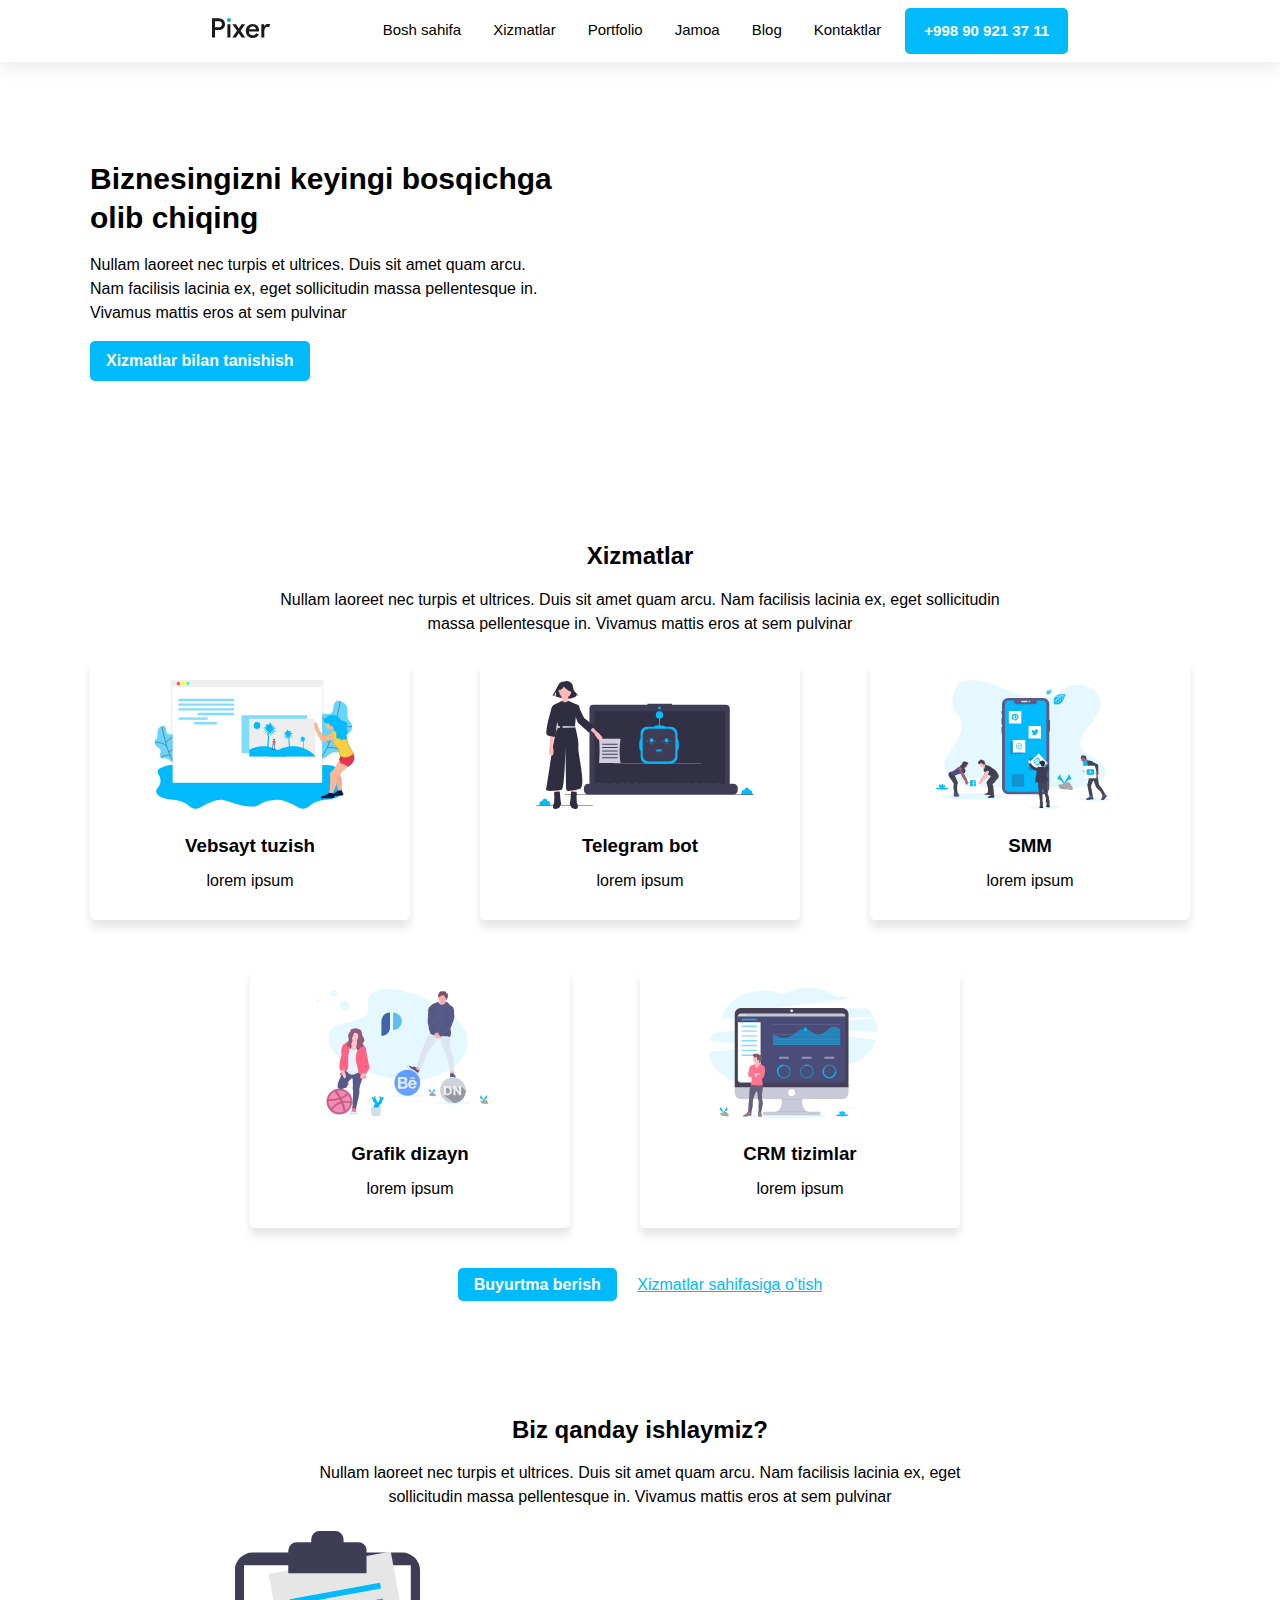
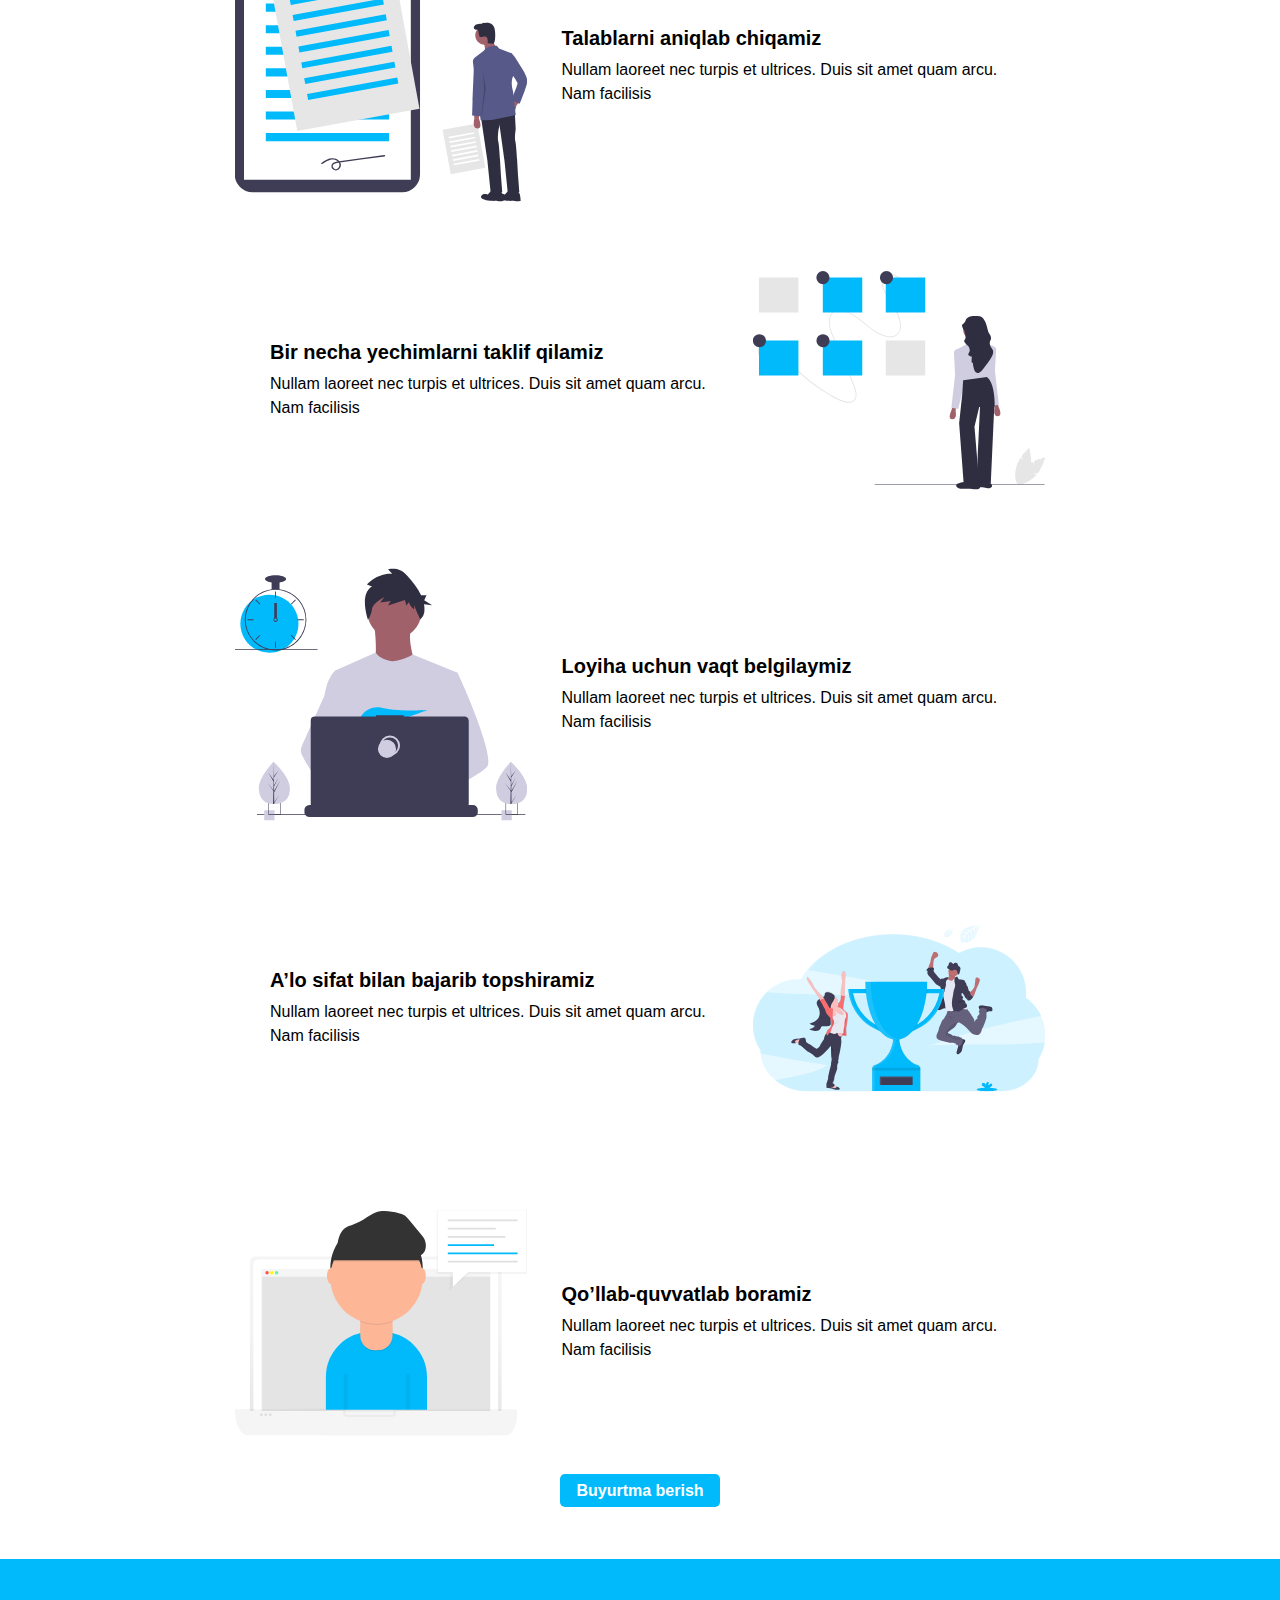
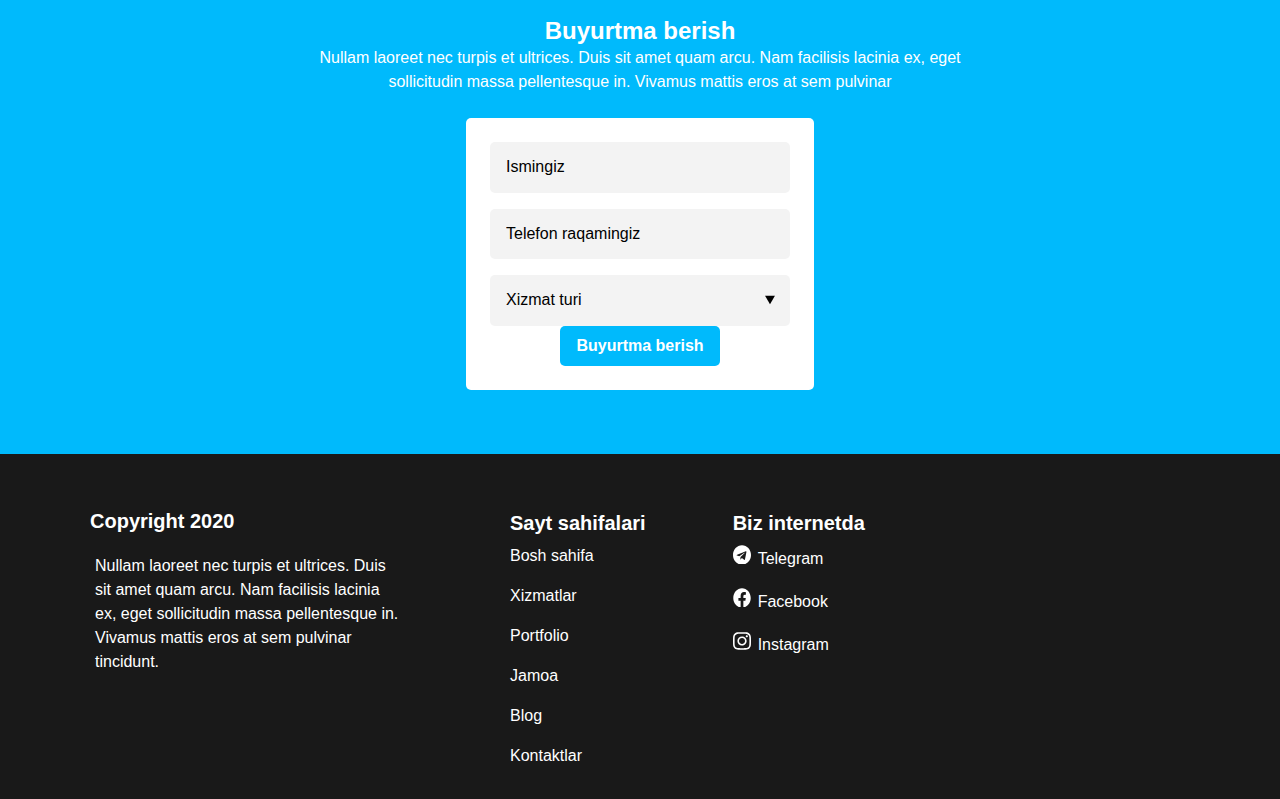
==== index.html @ 974fd5f9 "new" ====
<!DOCTYPE html>
<html lang="en">
<head>
    <meta charset="UTF-8">
    <meta http-equiv="X-UA-Compatible" content="IE=edge">
    <meta name="viewport" content="width=device-width, initial-scale=1.0">
    <title>Pixer</title>
    <!-- <link rel="stylesheet" href="css/normalize.css"> -->
    <!-- <link rel="stylesheet" href="css/main.css"> -->
    <link rel="stylesheet" href="css/main.min.css">
</head>
<body>
    <header>
        <div>
            <!-- Navbar -->
            <div class="navbar">
                <a class="logo" href="index.html">
                    <img src="images/pixer-logo.svg" alt="site logo">
                </a>
                <ul class="navbar-list">
                    <li><a href="index.html">Bosh sahifa</a></li>
                    <li><a href="services.html">Xizmatlar</a></li>
                    <li><a href="portfolio.html">Portfolio</a></li>
                    <li><a href="team.html">Jamoa</a></li>
                    <li><a href="blog.html">Blog</a></li>
                    <li><a href="contacts.html">Kontaktlar</a></li>
                </ul><a class="btn-nav" href="tel:+998909213711">+998 90 921 37 11</a>
            </div>
        </div>
    </header>
    <section>
        <div class="container">
            <!--  Main -->
            <div class="main">
                <div class="main-text">
                    <h1>Biznesingizni keyingi bosqichga
                        olib chiqing
                    </h1>
                    <p>Nullam laoreet nec turpis et ultrices. Duis sit amet quam arcu. Nam facilisis lacinia ex, eget
                        sollicitudin massa pellentesque in. Vivamus mattis eros at sem pulvinar</p>
                    <a href="#">Xizmatlar bilan tanishish
                    </a>
                </div>
                <div class="main-vedio">
                    <iframe class="main-vedio-border" width="458" height="258"
                        src="https://www.youtube.com/embed/6_pru8U2RmM"
                        title="The whole working-from-home thing — Apple"
                        allow="accelerometer; autoplay; clipboard-write; encrypted-media; gyroscope; picture-in-picture"
                        allowfullscreen></iframe>
                </div>
            </div>
            <!-- Services -->
            <div class="services">
                <h2>Xizmatlar</h2>
                <p class="services-text">Nullam laoreet nec turpis et ultrices. Duis sit amet quam arcu. Nam facilisis
                    lacinia ex, eget
                    sollicitudin massa pellentesque in. Vivamus mattis eros at sem pulvinar</p>
                <ul class="services-list">
                    <li><a href="website.html">
                            <h3>Vebsayt tuzish </h3>
                            <p>lorem ipsum</p>
                        </a>
                    </li>
                    <li><a href="telegrambot.html">
                            <h3>Telegram bot</h3>
                            <p>lorem ipsum</p>
                        </a>
                    </li>
                    <li><a href="smm.html">
                            <h3>SMM</h3>
                            <p>lorem ipsum</p>
                        </a>
                    </li>
                    <li><a href="design.html">
                            <h3>Grafik dizayn</h3>
                            <p>lorem ipsum</p>
                        </a>
                    </li>
                    <li><a href="crm.html">
                            <h3>CRM tizimlar</h3>
                            <p>lorem ipsum</p>
                        </a>
                    </li>
                </ul>
                <a class="services-btn" href="#">Buyurtma berish</a>
                <a class="services-link" href="#">Xizmatlar sahifasiga o’tish</a>
            </div>
            <!-- How we work -->
            <div class="thework">
                <h2>Biz qanday ishlaymiz?</h2>
                <div class="thework-text">
                    <p>Nullam laoreet nec turpis et ultrices. Duis sit amet quam arcu. Nam facilisis lacinia ex, eget
                        sollicitudin massa pellentesque in. Vivamus mattis eros at sem pulvinar</p>
                </div>
                <ol class="thework-list">
                    <li>
                        <div class="thework-box">
                            <h3>Talablarni aniqlab chiqamiz</h3>
                            <p>Nullam laoreet nec turpis et ultrices. Duis sit amet quam arcu. Nam facilisis</p>
                        </div>
                    </li>
                    <li>
                        <div class="thework-box">
                            <h3>Bir necha yechimlarni taklif qilamiz</h3>
                            <p>Nullam laoreet nec turpis et ultrices. Duis sit amet quam arcu. Nam facilisis</p>
                        </div>
                    </li>
                    <li>
                        <div class="thework-box">
                            <h3>Loyiha uchun vaqt belgilaymiz</h3>
                            <p>Nullam laoreet nec turpis et ultrices. Duis sit amet quam arcu. Nam facilisis</p>
                        </div>
                    </li>
                    <li>
                        <div class="thework-box">
                            <h3>A’lo sifat bilan bajarib topshiramiz</h3>
                            <p>Nullam laoreet nec turpis et ultrices. Duis sit amet quam arcu. Nam facilisis</p>
                        </div>
                    </li>
                    <li>
                        <div class="thework-box">
                            <h3>Qo’llab-quvvatlab boramiz</h3>
                            <p>Nullam laoreet nec turpis et ultrices. Duis sit amet quam arcu. Nam facilisis</p>
                        </div>
                    </li>
                </ol>
                <div class="thework-btn"><a  href="#">Buyurtma berish</a></div>
            </div>
        </div>
        <!-- How do we work -->
            <div class="place-an-order">
                <h2>Buyurtma berish</h2>
                <div class="place-an-order-text">
                    <p>Nullam laoreet nec turpis et ultrices. Duis sit amet quam arcu. Nam facilisis lacinia ex, eget
                    sollicitudin massa pellentesque in. Vivamus mattis eros at sem pulvinar</p>
                </div>
                <form action="https://echo.htmlacademy.ru/" method="POST" autocomplete="off">
                    <input type="text" name="your_name" aria-label="Enter your name" placeholder="Ismingiz" required>
                    <input type="tel" name="your_nunber" aria-label="Enter your number" placeholder="Telefon raqamingiz"
                        required>
                    <select name="type_of_service">
                        <option selected hidden>Xizmat turi</option>
                        <option value="Vebsayt tuzish">Vebsayt tuzish</option>
                        <option value="Telegram bot">Telegram bot</option>
                        <option value="SMM">SMM</option>
                        <option value="Grafik dizayn">Grafik dizayn</option>
                        <option value="CRM tizimlar">CRM tizimlar</option>
                    </select>
                    <button type="submit">Buyurtma berish</button>
                </form>
            </div>
        
    </section>
    <footer>
        <div class="container">
            <!-- Footer -->
            <div class="footer">
                <div class="footer-left">
                    <strong>Copyright 2020</strong>
                    <div class="footer-left-text">
                        <p>Nullam laoreet nec turpis et ultrices. Duis sit amet quam arcu. Nam facilisis lacinia ex, eget
                        sollicitudin massa pellentesque in. Vivamus mattis eros at sem pulvinar tincidunt.</p>
                    </div>
                </div>
                <div class="footer-center">
                    <strong>Sayt sahifalari</strong>
                    <ul>
                        <li><a href="index.html">Bosh sahifa</a></li>
                        <li><a href="services.html">Xizmatlar</a></li>
                        <li><a href="portfolio.html">Portfolio</a></li>
                        <li><a href="team.html">Jamoa</a></li>
                        <li><a href="blog.html">Blog</a></li>
                        <li><a href="contacts.html">Kontaktlar</a></li>
                    </ul>
                </div>
                <div class="footer-right">
                    <strong>Biz internetda</strong>
                    <ul>
                        <li><a href="https://telegram.org/" target="blank">Telegram</a></li>
                        <li><a href="https://www.facebook.com/campaign/landing.php?campaign_id=11554070363&extra_1=s%7Cc%7C477437435741%7Ce%7Cfacebook%7C&placement=&creative=477437435741&keyword=facebook&partner_id=googlesem&extra_2=campaignid%3D11554070363%26adgroupid%3D112923417056%26matchtype%3De%26network%3Dg%26source%3Dnotmobile%26search_or_content%3Ds%26device%3Dc%26devicemodel%3D%26adposition%3D%26target%3D%26targetid%3Dkwd-541132862%26loc_physical_ms%3D9075980%26loc_interest_ms%3D%26feeditemid%3D%26param1%3D%26param2%3D&gclid=Cj0KCQjw5ZSWBhCVARIsALERCvwGsvKa1DQJTDzAUk1Vs7F7AyoN_-GJM0cyF45jQL9x1ApdBcNcbKIaAtcVEALw_wcB" target="blank">Facebook</a></li>
                        <li><a href="https://www.instagram.com/" target="blank">Instagram</a></li>
                    </ul>
                </div>
            </div>
        </div>
    </footer>
</body>
</html>
---- css/main.css ----
*{
    margin: 0;
    padding: 0;
    -webkit-box-sizing: border-box;
            box-sizing: border-box;
}
:root{
    --font-size:16px;
    --font-weight:400;
    --bg-color:#fff;
    --text-color:#000;
}
@font-face {
    font-family: "Open Sans";
    font-style: normal;
    font-weight: 400;
    src: 
        url("../fonts/open-sans-v29-latin-regular.woff2") format("woff2"), 
        url("../fonts/open-sans-v29-latin-regular.woff") format("woff"); 
}
@font-face {
    font-family: "Open Sans";
    font-style: normal;
    font-weight: 700;
    src:
        url("../fonts/open-sans-v29-latin-700.woff2") format("woff2"),
        url("../fonts/open-sans-v29-latin-700.woff") format("woff"); 
}
body{
    font-family: "Open Sans", "Arial", sans-serif;
}
.container{
    width: 1140px;
    margin-right: auto;
    margin-left: auto;
    padding-right: 20px;
    padding-left: 20px;
}
.navbar{
    padding: 0 212px;
    display: -webkit-box;
    display: -ms-flexbox;
    display: flex;
    background: var(--bg-color);
    -webkit-box-shadow: 0px 4px 20px rgba(0, 0, 0, 0.1);
            box-shadow: 0px 4px 20px rgba(0, 0, 0, 0.1);
}
.logo{
    padding: 18px 0;
    margin-right: auto;
}
.logo:hover{
    opacity: 0.8;
}
.logo:hover{
    opacity: 0.6;
}
.logo img{
    display: block;
}
.navbar-list{
    list-style: none;
    display: -webkit-box;
    display: -ms-flexbox;
    display: flex;
    text-align: center;
}
.navbar-list li{
    padding: 16px 0;
    -webkit-box-align: center;
        -ms-flex-align: center;
            align-items: center;
}
.navbar-list  a{
    display: inline-block;
    text-decoration: none;
    font-weight: var(--font-weight);
    font-size: 15px;
    line-height: 24px;
    padding: 2px 16px;
    color: var(--text-color);
}
.navbar-list li:hover{
    border-bottom: 2px solid #000;
}
.navbar-list li:active{
    background: rgba(25, 25, 25, 0.7);
}
.btn-nav{
    margin: 8px 0 8px 8px;
    font-weight: 700;
    font-size: 15px;
    line-height: 24px;
    color: #FFFFFF;
    padding: 8px 16px;
    background: #00BAFC;
    border-radius: 5px;
    text-decoration: none;
    border: 3px solid transparent;
}
.btn-nav:hover{
    border: 3px solid #00BAFC;
    background-color: #fff;
    color: #00BAFC;
}
.btn-nav:active{
    color: #fff;
    background: rgba(0, 186, 252, 0.6);
    border: 3px solid transparent;
}
.main{
    display: -webkit-box;
    display: -ms-flexbox;
    display: flex;
}
.main-text{
    padding: 97px 172px 97px 0;
}
.main-text h1{
    font-weight: 700;
    font-size: 30px;
    line-height: 130%;
    color: var(--text-color);
    margin: 0;
    padding-bottom: 16px;
}
.main-text p{
    font-weight: var(--font-weight);
    font-size: var(--font-size);
    line-height: 24px;
    color: var(--text-color);
    padding-right: 5px;
}
.main-text a{
    display: inline-block;
    padding: 8px 16px;
    margin-top: 16px;
    text-decoration: none;
    background: #00BAFC;
    border-radius: 5px;
    font-weight: 700;
    font-size: var(--font-size);
    line-height: 24px;
    color: #FFFFFF;
}
.main-text a:hover{
    background: rgba(0, 186, 252, 0.8);
}
.main-text a:active{
    background: rgba(0, 186, 252, 0.6);
}
.main-vedio{
    padding: 80px 0;
}
.main-vedio-border{
    border-radius: 5px;
    border: none;
}
.services{
    padding-top: 56px;
    text-align: center;
}
.services h2{
    font-weight: 700;
    font-size: 24px;
    line-height: 130%;
    text-align: center;
    color: var(--text-color);
    padding-bottom: 16px;
}
.services-text{
    font-weight: var(--font-weight);
    font-size: var(--font-size);
    line-height: 24px;
    text-align: center;
    color: var(--text-color);
    padding: 0 175px;
}
.services-list{
    display: -webkit-box;
    display: -ms-flexbox;
    display: flex;
    -ms-flex-wrap: wrap;
        flex-wrap: wrap;
    padding-top: 24px;
    -webkit-box-align: center;
        -ms-flex-align: center;
            align-items: center;
    -webkit-box-pack: center;
        -ms-flex-pack: center;
            justify-content: center;
}
.services-list li{
    width: 320px;
    height: 260px;
    background: var(--bg-color);
    -webkit-box-shadow: 0px 8px 8px rgba(0, 0, 0, 0.1);
            box-shadow: 0px 8px 8px rgba(0, 0, 0, 0.1);
    border-radius: 5px;
    margin-right:70px;
    margin-bottom: 48px;
    list-style: none;
}
.services-list li:hover{
    -webkit-box-shadow: 0px 12px 21px rgba(0, 0, 0, 0.1);
            box-shadow: 0px 12px 21px rgba(0, 0, 0, 0.1);
}
.services-list li:active{
    -webkit-box-shadow: 0px 4px 4px rgba(0, 0, 0, 0.2);
            box-shadow: 0px 4px 4px rgba(0, 0, 0, 0.2);
}
.services-list li:nth-child(3){
    margin-right: 0;
}
.services-list li:nth-child(4){
    margin-bottom: 48px;
    
}
.services-list li:nth-child(5){
    margin-bottom: 48px;
    
}
.services-list a{
    text-decoration: none;
    color: var(--text-color);
    text-align: center;
    position: relative;  
}
.services-list h3{
    padding-top: 175px;
    padding-bottom: 16px;
}
.services-list li a::before {
    content: "";
    position: absolute;
    background-size: contain;
    background-repeat: no-repeat;
    background-position: center center;
}
.services-list li:nth-child(1) a::before {
    top: 20px;
    left: -96px;
    width: 202px;
    height: 130px;
    background-image: url("../images/website-illustration.svg");
}

.services-list li:nth-child(2) a::before {
    top: 20px;
    left: -105px;
    width: 220px;
    height: 130px;
    background-image: url("../images/bot-illustration.svg");
}
.services-list li:nth-child(3) a::before {
    top: 20px;
    left: -95px;
    width: 176px;
    height: 130px;
    background-image: url("../images/smm-illustration.svg");
}
.services-list li:nth-child(4) a::before {
    top: 20px;
    left: -95px;
    width: 176px;
    height: 130px;
    background-image: url("../images/design-illustration.svg");
}
.services-list li:nth-child(5) a::before {
    top: 20px;
    left: -95px;
    width: 176px;
    height: 130px;
    background-image: url("../images/crm-illustration.svg");
    background-size: auto;
}
.services-link{
    color: #00BAFC;
}
.services-btn{
    padding: 8px 16px;
    font-weight: 700;
    background: #00BAFC;
    border-radius: 5px;
    text-decoration: none;
    margin-right: 16px;
    color: #fff;
}
.services-btn:hover{
    background: rgba(0, 186, 252, 0.8);
}
.services-btn:active{
    background: rgba(0, 186, 252, 0.6);
}
.thework{
    padding-top: 120px;
}
.thework h2{
    font-weight: 700;
    font-size: 24px;
    line-height: 130%;
    text-align: center;
    color: var(--text-color);
    padding-bottom: 16px;
}
.thework-text{
    width: 719px;
    text-align: center;
    margin: 0 auto;
}
.thework-text p{
    font-weight: var(--font-weight);
    font-size: var(--font-size);
    line-height: 24px;
    color: var(--text-color);
}
.thework-list{
    list-style: none;
    padding: 0 145px;
}
.thework-list li{
    display: -webkit-box;
    display: -ms-flexbox;
    display: flex;
    padding: 18px 0;
    -webkit-box-align: center;
        -ms-flex-align: center;
            align-items: center; 
}
.thework-list li:nth-child(even){
    display: -webkit-box;
    display: -ms-flexbox;
    display: flex;
    -webkit-box-orient: horizontal;
    -webkit-box-direction: reverse;
        -ms-flex-direction: row-reverse;
            flex-direction: row-reverse;
}
.thework-box{
    width: 482px;
    margin-left: 35px;
    margin-right: 15px;
}
.thework-box h3{
    font-weight: 700;
    font-size: 20px;
    color: var(--text-color);
    padding-bottom: 8px;
}
.thework-box p{
    font-weight: var(--font-weight);
    font-size: var(--font-size);
    line-height: 24px;
}
.thework-list li::before{
    content: "";
    display: inline-block;
    width: 300px;
    height: 278px;
    background-size: contain;
    background-repeat: no-repeat;
    background-position: center;
}
.thework-list li:nth-child(1)::before {
    background-image: url(../images/step-illlustration2.svg);
}
.thework-list li:nth-child(2)::before {
    background-image: url(../images/step-illlustration1.svg);
}
.thework-list li:nth-child(3)::before {
    background-image: url(../images/step-illustration5.svg);
}
.thework-list li:nth-child(4)::before {
    background-image: url(../images/step-illustration3.svg);
}
.thework-list li:nth-child(5)::before {
    background-image: url(../images/step-illustration4.svg);
}
.thework-btn{
    text-align: center;
    margin: 0 auto;
    padding-bottom: 56px;
}
.thework-btn a{
    background: #00BAFC;
    border-radius: 5px;
    padding: 8px 16px;
    text-decoration: none;
    font-weight: 700;
    font-size: var(--font-size);
    line-height: 24px;
    color: #FFFFFF;
}
.thework-btn a:hover{
    background: rgba(0, 186, 252, 0.8);
}
.thework-btn a:active{
    background: rgba(0, 186, 252, 0.6);
}
.place-an-order{
    text-align: center;
    background: #00BAFC;
    padding: 56px 100px 64px 100px;
}
.place-an-order h2{
    font-weight: 700;
    font-size: 24px;
    line-height: 130%;
    color: #FFFFFF;
}
.place-an-order-text{
    margin: 0 auto;
    width: 719px;
}
.place-an-order-text p{
    font-weight: var(--font-weight);
    font-size: var(--font-size);
    line-height: 150%;
    color: #FFFFFF;
    padding-bottom: 24px;
}
form {
    width: 348px;
    padding: 24px;
    background: #FFFFFF;
    border-radius: 5px;
    margin: 0 auto;
}
input::-webkit-input-placeholder{
    font-weight: 400;
    font-size: 16px;
    color: #000000;
}
input::-moz-placeholder{
    font-weight: 400;
    font-size: 16px;
    color: #000000;
}
input:-ms-input-placeholder{
    font-weight: 400;
    font-size: 16px;
    color: #000000;
}
input::-ms-input-placeholder{
    font-weight: 400;
    font-size: 16px;
    color: #000000;
}
input::placeholder{
    font-weight: 400;
    font-size: 16px;
    color: #000000;
}
form input{
    width: 300px;
    padding: 16px;
    background: #F3F3F3;
    border-radius: 5px;
    margin-bottom: 16px;
    border: none;
}
select{
    width: 300px;
    padding: 16px;
    background: #F3F3F3;
    border-radius: 5px;
    margin-bottom: 16px;
    color: var(--text-color);
    border: none;
    -webkit-appearance: none;
       -moz-appearance: none;
            appearance: none;
    background-image: url('../images/icon.svg');
    background-size: 10px 10px;
    background-repeat: no-repeat;
    background-position: right 15px center;
}
form button{
    padding: 8px 16px;
    background: #00BAFC;
    border-radius: 5px;
    font-weight: 700;
    font-size: 16px;
    line-height: 24px;
    color: #FFFFFF;
    border: none;
}
form button:hover{
    background: rgba(0, 186, 252, 0.8);
}
form button:active{
    background: rgba(0, 186, 252, 0.6);
}
footer{
    background: #191919;
}
.footer{
    display: -webkit-box;
    display: -ms-flexbox;
    display: flex;
}
.footer-left{
    padding: 56px 100px 120px 0;
}
.footer-left strong{
    color: #fff;
    font-size: 20px;
}
.footer-left p{
    padding-top: 16px;
    font-weight: 400;
    font-size: 16px;
    line-height: 150%;
    color: #FFFFFF;
}
.footer-left-text{
    width: 320px;
    padding: 5px;
}
.footer-center{
    padding-top: 56px;
}
.footer-center strong, .footer-right strong{
    font-size: 20px;
    line-height: 130%;
    color: #FFFFFF;
    padding-bottom: 8px;
}
.footer-right ul,
.footer-center ul{
    list-style: none;
}
.footer-center li,
.footer-right li{
    padding: 8px 0;
}
.footer-center a,
.footer-right a {
    font-weight: var(--font-weight);
    font-size: var(--font-size);
    line-height: 24px;
    color: #FFFFFF;
    text-decoration: none;
}
.footer-center a:hover{
    color: #00BAFC
}
.footer-center a:active{
    opacity: 0.6;
}
.footer-right{
    padding: 56px 0 0 87px;
}
.footer-right li a::before{
    content: "";
    padding-left: 5px;
    display: inline-block;
    width: 20px;
    height: 20px;
    background-repeat: no-repeat;
    background-size: contain;
    background-position: left  1px ;
}
.footer-right li:nth-child(1) a::before{
    background-image: url("../images/telegram.svg");
}
.footer-right li:nth-child(2) a::before{
    background-image: url("../images/facebook.svg");
}
.footer-right li:nth-child(3) a::before{
    background-image: url("../images/instagram.svg");
}
.footer-right a:hover{
    color: #00BAFC;
}
.footer-right a:active{
    opacity: 0.6;
}
---- css/main.min.css ----
.navbar,.navbar-list{display:-webkit-box;display:-ms-flexbox}.container,.logo{margin-right:auto}.btn-nav,.navbar-list a{font-size:15px;line-height:24px}.main-text h1,.main-text p,.navbar-list a{color:var(--text-color)}.navbar-list,.place-an-order,.services,.services-list a,.services-text,.thework-btn,.thework-text{text-align:center}form input,select{padding:16px;width:300px}.footer-center ul,.footer-right ul,.navbar-list,.thework-list{list-style:none}button,hr,input{overflow:visible}progress,sub,sup{vertical-align:baseline}*{margin:0;padding:0;-webkit-box-sizing:border-box;box-sizing:border-box}:root{--font-size:16px;--font-weight:400;--bg-color:#fff;--text-color:#000}@font-face{font-family:"Open Sans";font-style:normal;font-weight:400;src:url("../fonts/open-sans-v29-latin-regular.woff2") format("woff2"),url("../fonts/open-sans-v29-latin-regular.woff") format("woff")}@font-face{font-family:"Open Sans";font-style:normal;font-weight:700;src:url("../fonts/open-sans-v29-latin-700.woff2") format("woff2"),url("../fonts/open-sans-v29-latin-700.woff") format("woff")}body{font-family:"Open Sans",Arial,sans-serif;margin:0}.container{width:1140px;margin-left:auto;padding-right:20px;padding-left:20px}.navbar{padding:0 212px;display:flex;background:var(--bg-color);-webkit-box-shadow:0 4px 20px rgba(0,0,0,.1);box-shadow:0 4px 20px rgba(0,0,0,.1)}.btn-nav,.main-text a,.services-btn{background:#00bafc}.logo{padding:18px 0}.logo:hover{opacity:.8;opacity:.6}.logo img,details,main{display:block}.main-text a,.navbar-list a{display:inline-block;text-decoration:none}.navbar-list{display:flex}.navbar-list li{padding:16px 0;-webkit-box-align:center;-ms-flex-align:center;align-items:center}.navbar-list a{font-weight:var(--font-weight);padding:2px 16px}.navbar-list li:hover{border-bottom:2px solid #000}.navbar-list li:active{background:rgba(25,25,25,.7)}.btn-nav{margin:8px 0 8px 8px;font-weight:700;color:#fff;padding:8px 16px;border-radius:5px;text-decoration:none;border:3px solid transparent}.btn-nav:hover{border:3px solid #00bafc;background-color:#fff;color:#00bafc}.btn-nav:active{color:#fff;background:rgba(0,186,252,.6);border:3px solid transparent}.footer,.main{display:-webkit-box;display:-ms-flexbox;display:flex}.main-text{padding:97px 172px 97px 0}.main-text h1{font-weight:700;font-size:30px;line-height:130%;margin:0;padding-bottom:16px}.main-text a,.main-text p{font-size:var(--font-size);line-height:24px}.services-list li,.services-list li:nth-child(4),.services-list li:nth-child(5){margin-bottom:48px}.main-text p{font-weight:var(--font-weight);padding-right:5px}.main-text a{padding:8px 16px;margin-top:16px;border-radius:5px;font-weight:700;color:#fff}.services-list,.thework-list li,.thework-list li:nth-child(2n){display:-webkit-box;display:-ms-flexbox}.main-text a:hover,.services-btn:hover,.thework-btn a:hover,form button:hover{background:rgba(0,186,252,.8)}.main-text a:active,.services-btn:active,.thework-btn a:active,form button:active{background:rgba(0,186,252,.6)}.main-vedio{padding:80px 0}.main-vedio-border{border-radius:5px;border:none}.services-btn,.services-list li,.thework-btn a,form,form input,select{border-radius:5px}.services{padding-top:56px}.services h2,.thework h2{font-weight:700;font-size:24px;line-height:130%;text-align:center;color:var(--text-color);padding-bottom:16px}.services-text,.thework-text p{font-weight:var(--font-weight);font-size:var(--font-size);line-height:24px;color:var(--text-color)}.services-text{padding:0 175px}.services-list{display:flex;-ms-flex-wrap:wrap;flex-wrap:wrap;padding-top:24px;-webkit-box-align:center;-ms-flex-align:center;align-items:center;-webkit-box-pack:center;-ms-flex-pack:center;justify-content:center}.services-list li{width:320px;height:260px;background:var(--bg-color);-webkit-box-shadow:0 8px 8px rgba(0,0,0,.1);box-shadow:0 8px 8px rgba(0,0,0,.1);margin-right:70px;list-style:none}.services-list li:hover{-webkit-box-shadow:0 12px 21px rgba(0,0,0,.1);box-shadow:0 12px 21px rgba(0,0,0,.1)}.services-list li:active{-webkit-box-shadow:0 4px 4px rgba(0,0,0,.2);box-shadow:0 4px 4px rgba(0,0,0,.2)}.services-list li:nth-child(3){margin-right:0}.services-list a{text-decoration:none;color:var(--text-color);position:relative}.services-list h3{padding-top:175px;padding-bottom:16px}.services-list li a::before{content:"";position:absolute;background-size:contain;background-repeat:no-repeat;background-position:center center}.services-list li:first-child a::before{top:20px;left:-96px;width:202px;height:130px;background-image:url("../images/website-illustration.svg")}.services-list li:nth-child(2) a::before{top:20px;left:-105px;width:220px;height:130px;background-image:url("../images/bot-illustration.svg")}.services-list li:nth-child(3) a::before{top:20px;left:-95px;width:176px;height:130px;background-image:url("../images/smm-illustration.svg")}.services-list li:nth-child(4) a::before{top:20px;left:-95px;width:176px;height:130px;background-image:url("../images/design-illustration.svg")}.services-list li:nth-child(5) a::before{top:20px;left:-95px;width:176px;height:130px;background-image:url("../images/crm-illustration.svg");background-size:auto}.footer-center a:hover,.footer-right a:hover,.services-link{color:#00bafc}.services-btn{padding:8px 16px;font-weight:700;text-decoration:none;margin-right:16px;color:#fff}.thework{padding-top:120px}.thework-text{width:719px;margin:0 auto}.thework-list{padding:0 145px}.thework-list li{display:flex;padding:18px 0;-webkit-box-align:center;-ms-flex-align:center;align-items:center}.thework-list li:nth-child(2n){display:flex;-webkit-box-orient:horizontal;-webkit-box-direction:reverse;-ms-flex-direction:row-reverse;flex-direction:row-reverse}.footer-right li a::before,.thework-list li::before{content:"";display:inline-block;background-repeat:no-repeat;background-size:contain}.thework-box{width:482px;margin-left:35px;margin-right:15px}.thework-box h3{font-weight:700;font-size:20px;color:var(--text-color);padding-bottom:8px}.thework-btn a,form button{padding:8px 16px;background:#00bafc;line-height:24px}.thework-box p{font-weight:var(--font-weight);font-size:var(--font-size);line-height:24px}.thework-list li::before{width:300px;height:278px;background-position:center}.thework-list li:first-child::before{background-image:url(../images/step-illlustration2.svg)}.thework-list li:nth-child(2)::before{background-image:url(../images/step-illlustration1.svg)}.thework-list li:nth-child(3)::before{background-image:url(../images/step-illustration5.svg)}.thework-list li:nth-child(4)::before{background-image:url(../images/step-illustration3.svg)}.thework-list li:nth-child(5)::before{background-image:url(../images/step-illustration4.svg)}.thework-btn{margin:0 auto;padding-bottom:56px}.thework-btn a{text-decoration:none;font-weight:700;font-size:var(--font-size);color:#fff}.place-an-order{background:#00bafc;padding:56px 100px 64px}.place-an-order h2{font-weight:700;font-size:24px;line-height:130%;color:#fff}.place-an-order-text{margin:0 auto;width:719px}.place-an-order-text p{font-weight:var(--font-weight);font-size:var(--font-size);line-height:150%;color:#fff;padding-bottom:24px}form{width:348px;padding:24px;background:#fff;margin:0 auto}input::-webkit-input-placeholder{font-weight:400;font-size:16px;color:#000}input::-moz-placeholder{font-weight:400;font-size:16px;color:#000}input:-ms-input-placeholder{font-weight:400;font-size:16px;color:#000}input::-ms-input-placeholder{font-weight:400;font-size:16px;color:#000}input::placeholder{font-weight:400;font-size:16px;color:#000}form input{background:#f3f3f3;margin-bottom:16px;border:none}select{background:url('../images/icon.svg') right 15px center/10px 10px no-repeat #f3f3f3;color:var(--text-color);border:none;-webkit-appearance:none;-moz-appearance:none;appearance:none}form button{border-radius:5px;font-weight:700;font-size:16px;color:#fff;border:none}footer{background:#191919}.footer-left{padding:56px 100px 120px 0}.footer-left strong{color:#fff;font-size:20px}.footer-left p{padding-top:16px;font-weight:400;font-size:16px;line-height:150%;color:#fff}.footer-left-text{width:320px;padding:5px}.footer-center{padding-top:56px}.footer-center strong,.footer-right strong{font-size:20px;line-height:130%;color:#fff;padding-bottom:8px}.footer-center li,.footer-right li{padding:8px 0}.footer-center a,.footer-right a{font-weight:var(--font-weight);font-size:var(--font-size);line-height:24px;color:#fff;text-decoration:none}.footer-center a:active,.footer-right a:active{opacity:.6}.footer-right{padding:56px 0 0 87px}[type=checkbox],[type=radio],legend{box-sizing:border-box;padding:0}.footer-right li a::before{padding-left:5px;width:20px;height:20px;background-position:left 1px}.footer-right li:first-child a::before{background-image:url("../images/telegram.svg")}.footer-right li:nth-child(2) a::before{background-image:url("../images/facebook.svg")}.footer-right li:nth-child(3) a::before{background-image:url("../images/instagram.svg")}/*! normalize.css v8.0.1 | MIT License | github.com/necolas/normalize.css */html{line-height:1.15;-webkit-text-size-adjust:100%}h1{font-size:2em;margin:.67em 0}hr{box-sizing:content-box;height:0}code,kbd,pre,samp{font-family:monospace,monospace;font-size:1em}a{background-color:transparent}abbr[title]{border-bottom:none;text-decoration:underline;text-decoration:underline dotted}b,strong{font-weight:bolder}small{font-size:80%}sub,sup{font-size:75%;line-height:0;position:relative}sub{bottom:-.25em}sup{top:-.5em}img{border-style:none}button,input,optgroup,select,textarea{font-family:inherit;font-size:100%;line-height:1.15;margin:0}button,select{text-transform:none}[type=button],[type=reset],[type=submit],button{-webkit-appearance:button}[type=button]::-moz-focus-inner,[type=reset]::-moz-focus-inner,[type=submit]::-moz-focus-inner,button::-moz-focus-inner{border-style:none;padding:0}[type=button]:-moz-focusring,[type=reset]:-moz-focusring,[type=submit]:-moz-focusring,button:-moz-focusring{outline:ButtonText dotted 1px}fieldset{padding:.35em .75em .625em}legend{color:inherit;display:table;max-width:100%;white-space:normal}textarea{overflow:auto}[type=number]::-webkit-inner-spin-button,[type=number]::-webkit-outer-spin-button{height:auto}[type=search]{-webkit-appearance:textfield;outline-offset:-2px}[type=search]::-webkit-search-decoration{-webkit-appearance:none}::-webkit-file-upload-button{-webkit-appearance:button;font:inherit}summary{display:list-item}[hidden],template{display:none}
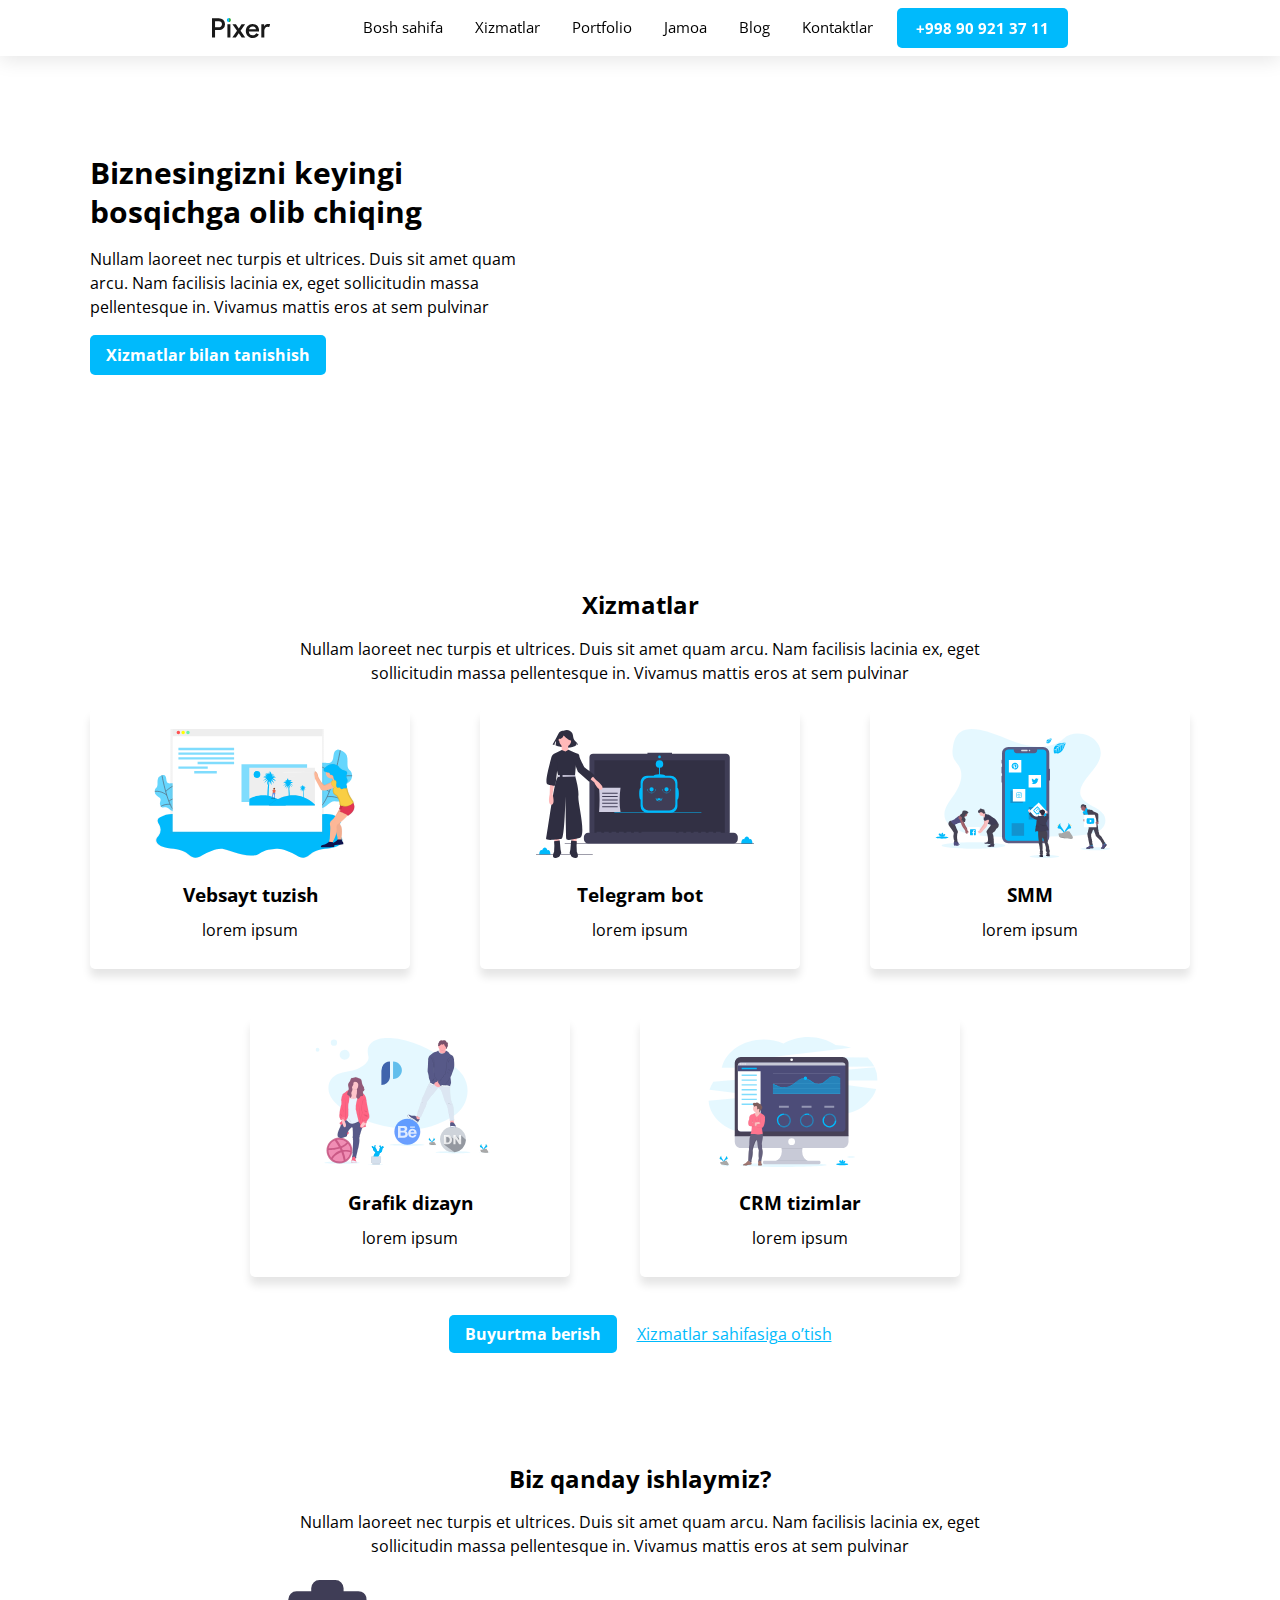
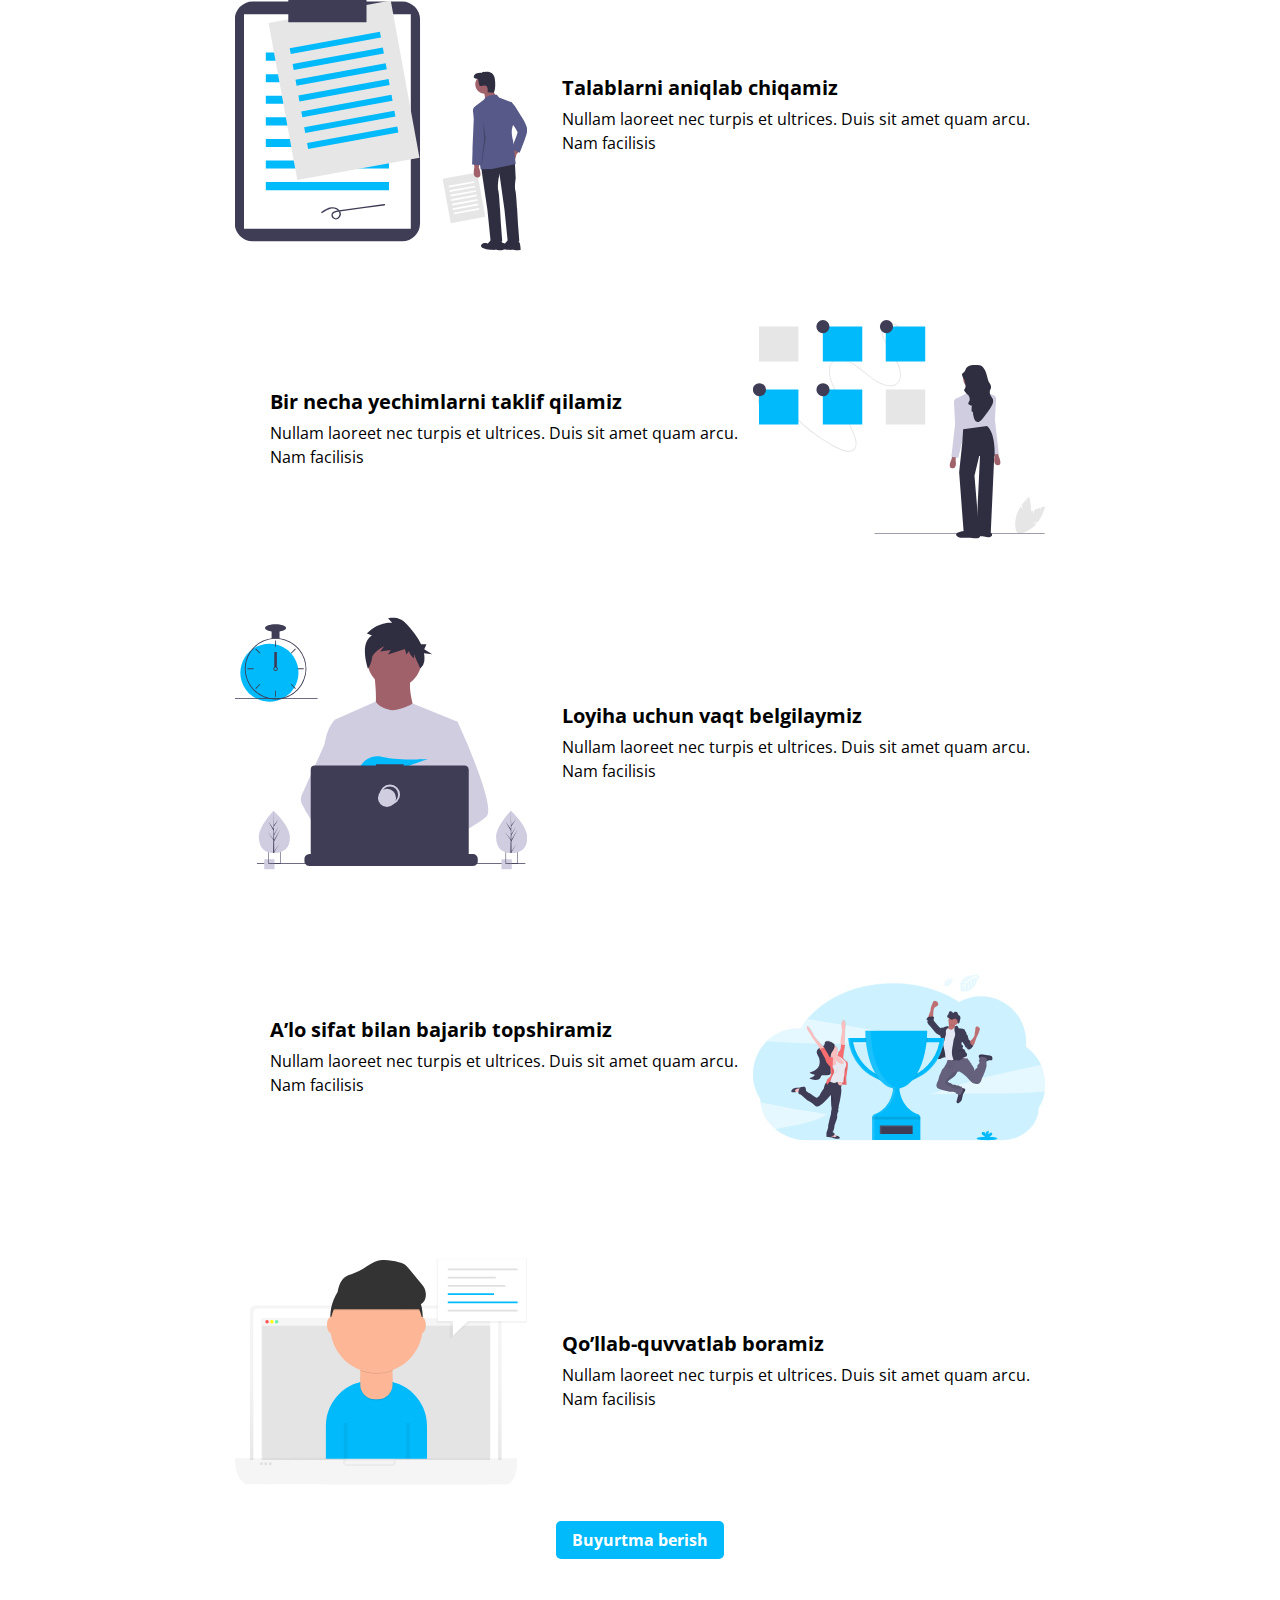
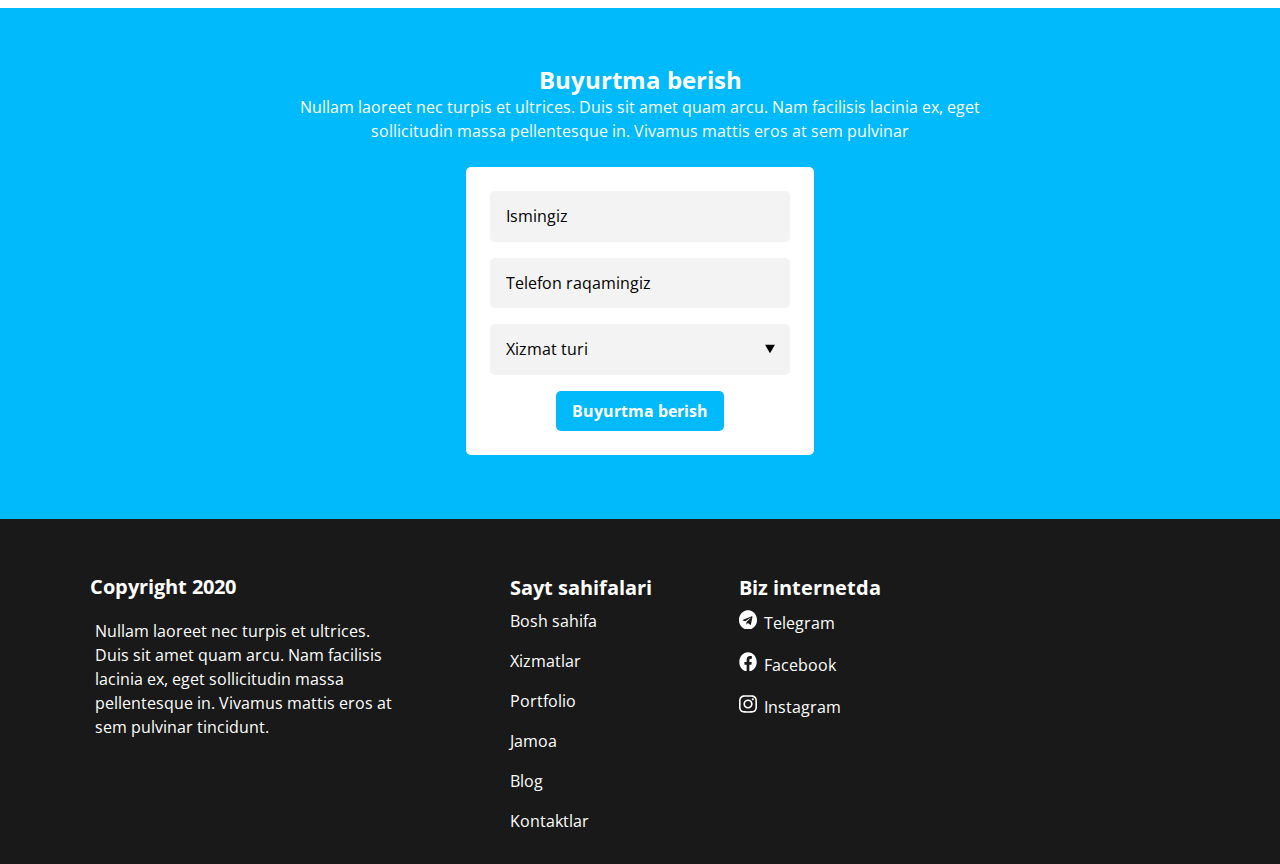
==== commit 6a58679f: "new file" ====
--- a/index.html
+++ b/index.html
@@ -5,25 +5,34 @@
     <meta http-equiv="X-UA-Compatible" content="IE=edge">
     <meta name="viewport" content="width=device-width, initial-scale=1.0">
     <title>Pixer</title>
-    <!-- <link rel="stylesheet" href="css/normalize.css"> -->
-    <!-- <link rel="stylesheet" href="css/main.css"> -->
-    <link rel="stylesheet" href="css/main.min.css">
+    <link rel="stylesheet" href="css/normalize.css">
+    <link rel="stylesheet" href="css/main.css">
+    <!-- <link rel="stylesheet" href="css/main.min.css"> -->
 </head>
 <body>
     <header>
         <div>
             <!-- Navbar -->
-            <div class="navbar">
+            <div class="navbar" id="homepage">
                 <a class="logo" href="index.html">
                     <img src="images/pixer-logo.svg" alt="site logo">
                 </a>
                 <ul class="navbar-list">
-                    <li><a href="index.html">Bosh sahifa</a></li>
-                    <li><a href="services.html">Xizmatlar</a></li>
-                    <li><a href="portfolio.html">Portfolio</a></li>
-                    <li><a href="team.html">Jamoa</a></li>
-                    <li><a href="blog.html">Blog</a></li>
-                    <li><a href="contacts.html">Kontaktlar</a></li>
+                    <li class="navbar-item"><a href="index.html">Bosh sahifa</a></li>
+                    <li class="navbar-item" >
+                        <a href="services.html">Xizmatlar</a>
+                    <ul class="dropdawn-list">
+                        <li class="dropdawn-item"><a href="">Vebsayt</a></li>
+                        <li class="dropdawn-item"><a href="">Telegram bot</a></li>
+                        <li class="dropdawn-item"><a href="">SMM</a></li>
+                        <li class="dropdawn-item"><a href="">Grafik dizayn</a></li>
+                        <li class="dropdawn-item"><a href="">CRM tizim</a></li>
+                    </ul>
+                    </li>
+                    <li class="navbar-item" ><a href="portfolio.html">Portfolio</a></li>
+                    <li class="navbar-item" ><a href="team.html">Jamoa</a></li>
+                    <li class="navbar-item" ><a href="blog.html">Blog</a></li>
+                    <li class="navbar-item" ><a href="contacts.html">Kontaktlar</a></li>
                 </ul><a class="btn-nav" href="tel:+998909213711">+998 90 921 37 11</a>
             </div>
         </div>
@@ -38,7 +47,7 @@
                     </h1>
                     <p>Nullam laoreet nec turpis et ultrices. Duis sit amet quam arcu. Nam facilisis lacinia ex, eget
                         sollicitudin massa pellentesque in. Vivamus mattis eros at sem pulvinar</p>
-                    <a href="#">Xizmatlar bilan tanishish
+                    <a href="#services">Xizmatlar bilan tanishish
                     </a>
                 </div>
                 <div class="main-vedio">
@@ -50,7 +59,7 @@
                 </div>
             </div>
             <!-- Services -->
-            <div class="services">
+            <div class="services" id="services">
                 <h2>Xizmatlar</h2>
                 <p class="services-text">Nullam laoreet nec turpis et ultrices. Duis sit amet quam arcu. Nam facilisis
                     lacinia ex, eget
@@ -82,7 +91,7 @@
                         </a>
                     </li>
                 </ul>
-                <a class="services-btn" href="#">Buyurtma berish</a>
+                <a class="services-btn" href="#order">Buyurtma berish</a>
                 <a class="services-link" href="#">Xizmatlar sahifasiga o’tish</a>
             </div>
             <!-- How we work -->
@@ -124,11 +133,11 @@
                         </div>
                     </li>
                 </ol>
-                <div class="thework-btn"><a  href="#">Buyurtma berish</a></div>
+                <div class="thework-btn"><a  href="#order">Buyurtma berish</a></div>
             </div>
         </div>
         <!-- How do we work -->
-            <div class="place-an-order">
+            <div class="place-an-order" id="order">
                 <h2>Buyurtma berish</h2>
                 <div class="place-an-order-text">
                     <p>Nullam laoreet nec turpis et ultrices. Duis sit amet quam arcu. Nam facilisis lacinia ex, eget
@@ -138,7 +147,7 @@
                     <input type="text" name="your_name" aria-label="Enter your name" placeholder="Ismingiz" required>
                     <input type="tel" name="your_nunber" aria-label="Enter your number" placeholder="Telefon raqamingiz"
                         required>
-                    <select name="type_of_service">
+                    <select name="type_of_service" required>
                         <option selected hidden>Xizmat turi</option>
                         <option value="Vebsayt tuzish">Vebsayt tuzish</option>
                         <option value="Telegram bot">Telegram bot</option>
@@ -149,7 +158,6 @@
                     <button type="submit">Buyurtma berish</button>
                 </form>
             </div>
-        
     </section>
     <footer>
         <div class="container">
@@ -165,7 +173,7 @@
                 <div class="footer-center">
                     <strong>Sayt sahifalari</strong>
                     <ul>
-                        <li><a href="index.html">Bosh sahifa</a></li>
+                        <li><a href="#homepage">Bosh sahifa</a></li>
                         <li><a href="services.html">Xizmatlar</a></li>
                         <li><a href="portfolio.html">Portfolio</a></li>
                         <li><a href="team.html">Jamoa</a></li>
--- a/css/main.css
+++ b/css/main.css
@@ -3,6 +3,9 @@
     padding: 0;
     -webkit-box-sizing: border-box;
             box-sizing: border-box;
+}
+html{
+    scroll-behavior: smooth;
 }
 :root{
     --font-size:16px;
@@ -37,6 +40,10 @@
     padding-left: 20px;
 }
 .navbar{
+    width: 100%;
+    position: fixed;
+    z-index: 11;
+    top: 0;
     padding: 0 212px;
     display: -webkit-box;
     display: -ms-flexbox;
@@ -65,13 +72,14 @@
     display: flex;
     text-align: center;
 }
-.navbar-list li{
-    padding: 16px 0;
+.navbar-item{
+    position: relative;
+    padding: 13px 0;
     -webkit-box-align: center;
         -ms-flex-align: center;
             align-items: center;
 }
-.navbar-list  a{
+.navbar-item  a{
     display: inline-block;
     text-decoration: none;
     font-weight: var(--font-weight);
@@ -80,19 +88,59 @@
     padding: 2px 16px;
     color: var(--text-color);
 }
-.navbar-list li:hover{
+.navbar-item:hover{
     border-bottom: 2px solid #000;
-}
-.navbar-list li:active{
+    z-index: 5;
+}
+.navbar-item:active{
     background: rgba(25, 25, 25, 0.7);
 }
+.navbar-item:nth-child(2):hover .dropdawn-list{
+    display: block;
+}
+.dropdawn-list{
+    position: absolute;
+    top: 59px;
+    left: -13px; 
+    border-radius: 5px;
+    width: 125px;
+    display: none;
+    flex-direction: column;
+    align-items: flex-start;
+    list-style: none;
+    background: #FFFFFF;
+    box-shadow: 0px 4px 24px rgba(0, 0, 0, 0.1);
+}
+.dropdawn-item {
+    width: 100%;
+    text-align: left;
+    padding: 16px 0 16px 16px;
+}
+.dropdawn-item a{
+    display: inline-block;
+    font-weight: 400;
+    font-size: 16px;
+    line-height: 24px;
+    padding: 0;
+    color: #000;
+}
+.dropdawn-item:hover{
+    background-color:#00BAFC
+}
+.dropdawn-item:active{
+    background: #00BAFC;
+    opacity: 0.6;
+}
 .btn-nav{
+    text-align: center;
+    display: inline-block;
+    height: 40px;
     margin: 8px 0 8px 8px;
     font-weight: 700;
     font-size: 15px;
     line-height: 24px;
     color: #FFFFFF;
-    padding: 8px 16px;
+    padding: 5px 16px;
     background: #00BAFC;
     border-radius: 5px;
     text-decoration: none;
@@ -114,7 +162,7 @@
     display: flex;
 }
 .main-text{
-    padding: 97px 172px 97px 0;
+    padding: 153px 172px 97px 0;
 }
 .main-text h1{
     font-weight: 700;
@@ -150,7 +198,7 @@
     background: rgba(0, 186, 252, 0.6);
 }
 .main-vedio{
-    padding: 80px 0;
+    padding: 136px 0;
 }
 .main-vedio-border{
     border-radius: 5px;
